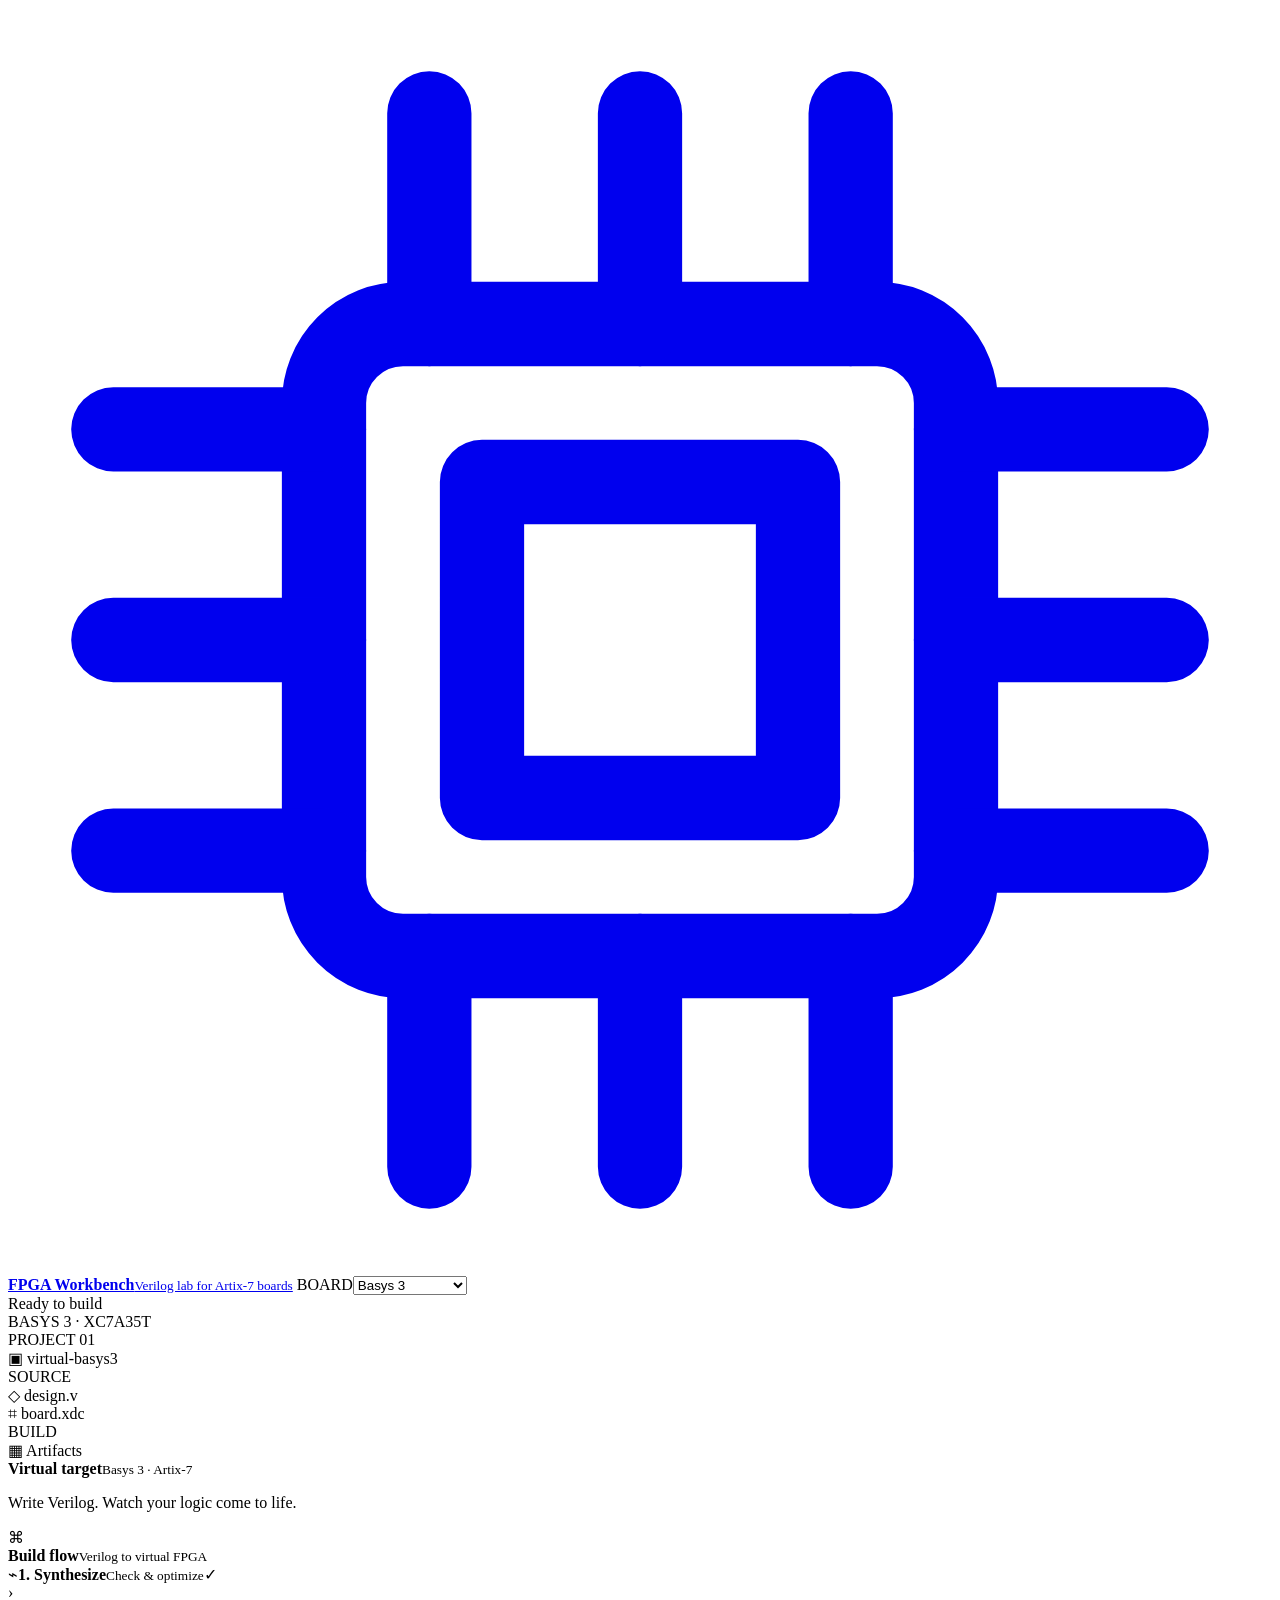
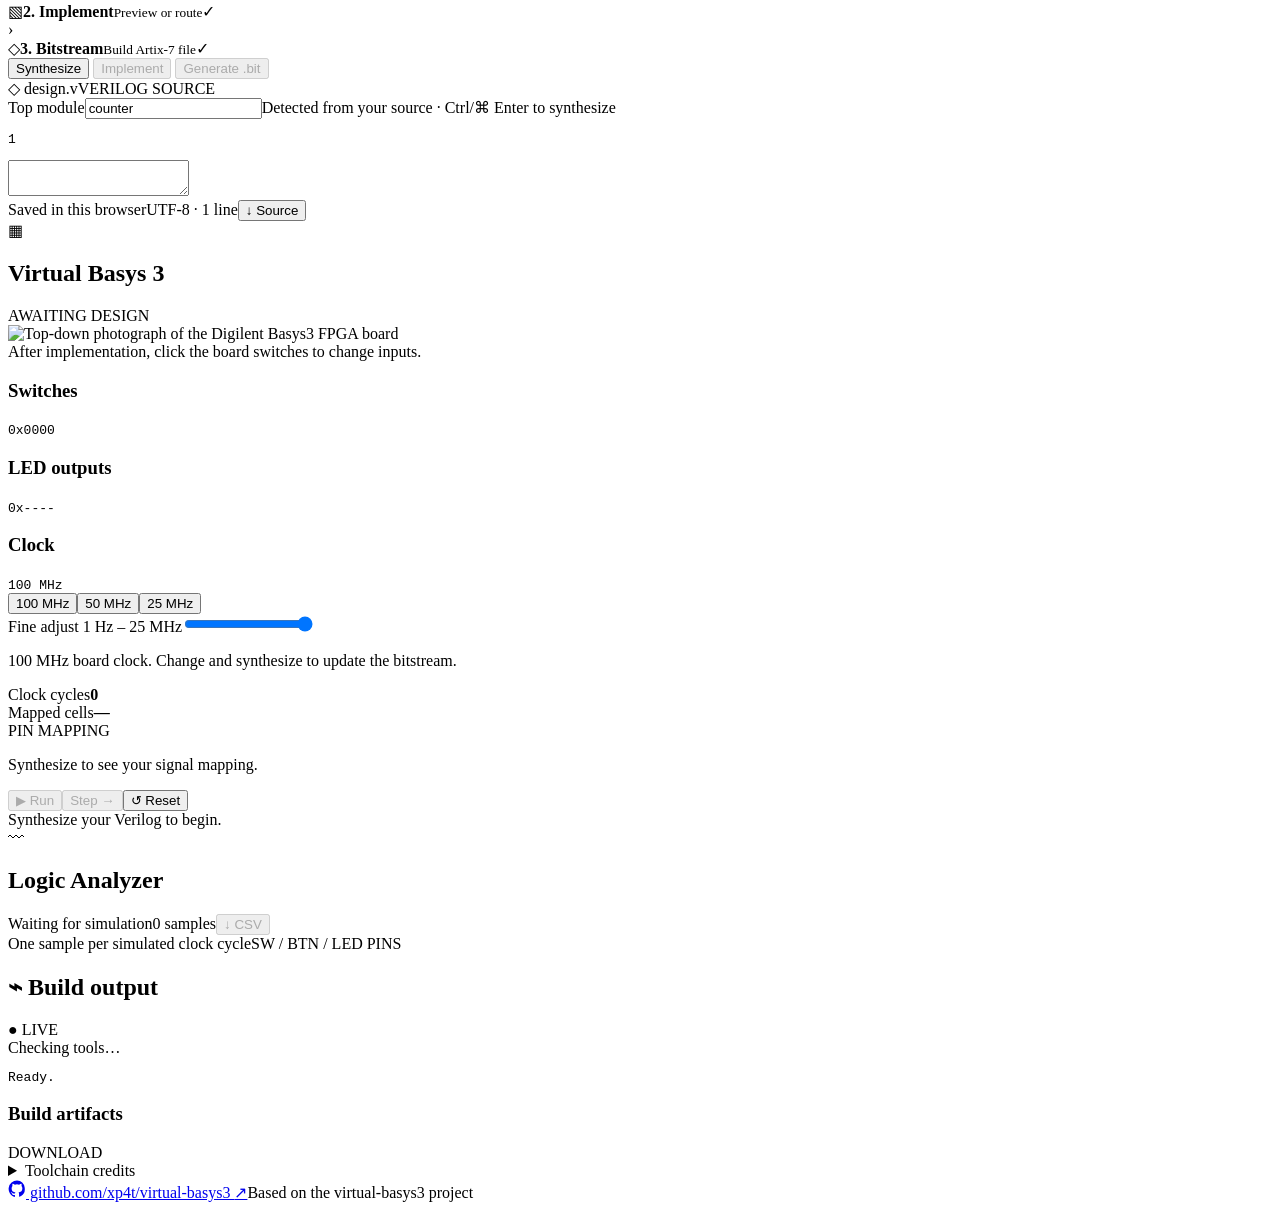
==== web/index.html @ 60b614b9 "Preview Files Upload" ====
<!doctype html>
<html lang="en">
<head>
  <meta charset="utf-8">
  <meta name="viewport" content="width=device-width, initial-scale=1">
  <meta name="theme-color" content="#f4f5f2">
  <meta name="description" content="Edit, simulate, synthesize, place and route Verilog for Basys 3, Nexys A7 100T, and Arty A7 100T, then generate Artix-7 bitstreams with open source tools by Claire Wolf, David Shah, Stephen Williams, and Project X-Ray contributors.">
  <title>FPGA Workbench · Artix-7 Boards</title>
  <link rel="stylesheet" href="/style.css">
  <script src="/app.js" defer></script>
</head>
<body>
  <header class="topbar">
    <a class="brand" href="/" aria-label="FPGA Workbench home"><span class="brand-icon" aria-hidden="true"><svg viewBox="0 0 24 24" fill="none" stroke="currentColor" stroke-width="1.6" stroke-linecap="round" stroke-linejoin="round"><rect x="6" y="6" width="12" height="12" rx="1.5"/><path d="M9 9h6v6H9zM8 2v4m4-4v4m4-4v4M8 18v4m4-4v4m4-4v4M2 8h4m-4 4h4m-4 4h4m12-8h4m-4 4h4m-4 4h4"/></svg></span><span><strong>FPGA Workbench</strong><small id="brand-subtitle">Verilog lab for Artix-7 boards</small></span></a>
    <label class="board-picker" for="board-select"><span>BOARD</span><select id="board-select" aria-label="Target board"><option value="basys3">Basys 3</option><option value="nexys_a7_100t">Nexys A7 100T</option><option value="arty_a7_100t">Arty A7 100T</option></select></label>
    <div class="top-status"><span class="status-dot"></span><span id="build-status">Ready to build</span></div>
    <div class="top-part" id="top-part">BASYS 3 <span>·</span> XC7A35T</div>
  </header>

  <div class="shell">
    <aside class="project-sidebar" aria-label="Project navigation">
      <div class="sidebar-heading">PROJECT <span>01</span></div>
      <div class="project-name"><span class="folder-icon">▣</span> virtual-basys3</div>
      <div class="tree-label">SOURCE</div>
      <div class="tree-item selected"><span>◇</span> design.v <i></i></div>
      <div class="tree-item"><span>⌗</span> board.xdc</div>
      <div class="tree-label build-label">BUILD</div>
      <div class="tree-item"><span>▦</span> Artifacts</div>
      <div class="sidebar-spacer"></div>
      <div class="sidebar-info"><span class="status-dot"></span><div><strong>Virtual target</strong><small>Basys 3 · Artix-7</small></div></div>
      <p class="sidebar-copy">Write Verilog. Watch your logic come to life.</p>
    </aside>

    <div class="main-area">
      <section class="pipeline" aria-label="Build workflow">
        <div class="pipeline-title"><span class="pipeline-graphic">⌘</span><div><strong>Build flow</strong><small>Verilog to virtual FPGA</small></div></div>
        <div class="pipeline-track">
          <div class="stage active" id="stage-synth"><span class="stage-icon">⌁</span><span><strong>1. Synthesize</strong><small>Check &amp; optimize</small></span><span class="stage-check">✓</span></div>
          <span class="stage-arrow">›</span>
          <div class="stage" id="stage-implement"><span class="stage-icon">▧</span><span><strong>2. Implement</strong><small>Preview or route</small></span><span class="stage-check">✓</span></div>
          <span class="stage-arrow">›</span>
          <div class="stage" id="stage-bitstream"><span class="stage-icon">◇</span><span><strong>3. Bitstream</strong><small>Build Artix-7 file</small></span><span class="stage-check">✓</span></div>
        </div>
        <div class="pipeline-actions">
          <button type="button" id="synthesize-button" class="button button-primary">Synthesize</button>
          <button type="button" id="implement-button" class="button button-secondary" disabled>Implement</button>
          <button type="button" id="bitstream-button" class="button button-amber" disabled>Generate .bit</button>
        </div>
      </section>

      <div id="notice" class="notice" role="status" hidden></div>

      <main class="workspace">
        <section class="panel code-panel" aria-label="Verilog editor">
          <div class="panel-tabs"><span class="tab active"><span class="tab-icon">◇</span> design.v</span><span class="tab-meta">VERILOG SOURCE</span></div>
          <div class="editor-settings"><label for="top-module">Top module</label><input id="top-module" spellcheck="false" value="counter" aria-label="Top module name"><span class="editor-tip">Detected from your source · Ctrl/⌘ Enter to synthesize</span></div>
          <div class="code-area"><pre id="line-numbers" aria-hidden="true">1</pre><textarea id="editor" aria-label="Verilog source code" spellcheck="false" autocapitalize="off" autocomplete="off" autocorrect="off"></textarea></div>
          <div class="editor-footer"><span><span class="footer-dot"></span><span id="editor-state">Saved in this browser</span></span><span>UTF-8 <span class="footer-separator">·</span> <span id="editor-lines">1 line</span></span><button id="download-source" type="button" title="Download source Verilog">↓ Source</button></div>
        </section>

        <section class="panel board-panel" aria-label="Virtual FPGA board">
          <div class="panel-heading"><div><span class="heading-icon">▦</span><h2 id="board-title">Virtual Basys 3</h2></div><span id="board-status" class="board-badge">AWAITING DESIGN</span></div>
          <div class="board-layout">
            <div class="board-stage"><div class="board-photo"><img id="board-image" src="/basys3.jpg" alt="Top-down photograph of the Digilent Basys3 FPGA board" draggable="false"><div id="board-overlays"></div></div><div class="board-caption">After implementation, click the board switches to change inputs.</div></div>
            <div class="board-controls"><div class="io-panel"><div class="io-title"><h3>Switches</h3><code id="switch-value">0x0000</code></div><div id="switch-grid" class="switch-grid"></div></div><div class="io-panel led-panel"><div class="io-title"><h3>LED outputs</h3><code id="led-value">0x----</code></div><div id="led-grid" class="led-grid"></div></div><div class="clock-panel"><div class="io-title"><h3>Clock</h3><code id="clock-value">100 MHz</code></div><div class="clock-presets" aria-label="Clock presets"><button type="button" data-clock-hz="100000000">100 MHz</button><button type="button" data-clock-hz="50000000">50 MHz</button><button type="button" data-clock-hz="25000000">25 MHz</button></div><label class="clock-slider-label" for="clock-slider">Fine adjust <span>1 Hz – 25 MHz</span></label><input id="clock-slider" type="range" min="0" max="100" value="100" aria-label="Clock frequency from 1 hertz to 25 megahertz"><p id="clock-note">100 MHz board clock. Change and synthesize to update the bitstream.</p></div><div class="board-metrics"><div><span>Clock cycles</span><strong id="cycle-count">0</strong></div><div><span>Mapped cells</span><strong id="cell-count">—</strong></div></div><div class="pin-map"><span>PIN MAPPING</span><p id="pin-map-summary">Synthesize to see your signal mapping.</p></div><div class="board-transport"><button id="run-button" type="button" class="button button-primary" disabled>▶ Run</button><button id="step-button" type="button" class="button button-secondary" disabled>Step →</button><button id="reset-button" type="button" class="button button-secondary" title="Pulse center pushbutton">↺ Reset</button></div></div>
          </div>
          <div class="board-footer"><span class="status-dot"></span><span id="fabric-note">Synthesize your Verilog to begin.</span></div>
        </section>

        <section class="panel analyzer-panel" aria-label="Logic analyzer waveform">
          <div class="panel-heading"><div><span class="heading-icon wave-icon">〰</span><h2>Logic Analyzer</h2></div><div class="heading-detail"><span id="wave-source">Waiting for simulation</span><span id="wave-count">0 samples</span><button id="download-waveform" type="button" title="Download waveform samples as CSV" disabled>↓ CSV</button></div></div>
          <div id="waveform" class="waveform"></div>
          <div class="analyzer-footer"><span>One sample per simulated clock cycle</span><span>SW / BTN / LED PINS</span></div>
        </section>

        <section class="panel output-panel" aria-label="Build output and artifacts">
          <div class="output-tabs"><h2><span class="heading-icon">⌁</span> Build output</h2><span class="output-live">● LIVE</span></div>
          <div class="build-summary"><span class="status-dot"></span><span id="tool-summary">Checking tools…</span></div>
          <pre id="build-log" class="build-log">Ready.</pre>
          <div class="artifact-heading"><h3>Build artifacts</h3><span>DOWNLOAD</span></div>
          <div id="artifact-list" class="artifact-list"></div>
          <details class="tool-credits"><summary>Toolchain credits</summary><p><a href="https://github.com/YosysHQ/yosys" target="_blank" rel="noopener noreferrer">Yosys</a> · Claire Wolf and contributors; <a href="https://github.com/steveicarus/iverilog" target="_blank" rel="noopener noreferrer">Icarus Verilog</a> · Stephen Williams and contributors; <a href="https://github.com/openXC7/nextpnr-xilinx" target="_blank" rel="noopener noreferrer">nextpnr-xilinx</a> · David Shah and openXC7 contributors; <a href="https://github.com/chipsalliance/fasm" target="_blank" rel="noopener noreferrer">FASM</a> · F4PGA developers; <a href="https://github.com/f4pga/prjxray" target="_blank" rel="noopener noreferrer">Project X-Ray</a> · its listed contributors. <a href="https://github.com/FPGAwars/tools-openxc7" target="_blank" rel="noopener noreferrer">FPGAwars openXC7 package</a> · Juan González-Gómez and Carlos Venegas.</p></details>
        </section>
      </main>

      <footer class="page-footer"><a href="https://github.com/xp4t/virtual-basys3" target="_blank" rel="noopener noreferrer"><svg width="18" height="18" viewBox="0 0 24 24" fill="currentColor" aria-hidden="true"><path d="M12 .8a11.2 11.2 0 0 0-3.54 21.82c.56.1.76-.24.76-.54v-2.12c-3.1.67-3.76-1.32-3.76-1.32-.5-1.28-1.23-1.62-1.23-1.62-1.01-.69.08-.67.08-.67 1.12.08 1.7 1.15 1.7 1.15 1 .1 1.6.84 3.21.59.1-.73.39-1.24.71-1.53-2.48-.29-5.09-1.24-5.09-5.53 0-1.23.44-2.23 1.15-3.01-.11-.29-.5-1.43.11-2.97 0 0 .94-.3 3.08 1.15a10.7 10.7 0 0 1 5.6 0c2.14-1.45 3.08-1.15 3.08-1.15.61 1.54.22 2.68.11 2.97.72.78 1.14 1.78 1.14 3.01 0 4.3-2.61 5.24-5.1 5.52.4.35.75 1.03.75 2.09v3.1c0 .3.2.65.77.54A11.2 11.2 0 0 0 12 .8Z"/></svg> github.com/xp4t/virtual-basys3 <span>↗</span></a><span>Based on the virtual-basys3 project</span></footer>
    </div>
  </div>

  <dialog id="switch-dialog" class="switch-dialog" aria-labelledby="switch-dialog-title"><form id="switch-form"><div class="dialog-top"><span class="heading-icon">▧</span><button type="button" class="dialog-close" aria-label="Close dialog" onclick="this.closest('dialog').close()">×</button></div><h2 id="switch-dialog-title">Choose your switch inputs</h2><p id="switch-dialog-description">The switch word sets the starting input for the virtual board. You can change switches live after implementation.</p><label for="switch-word">SWITCH WORD · HEX</label><input id="switch-word" value="0x0000" spellcheck="false" maxlength="6" inputmode="text" aria-describedby="switch-error"><div id="dialog-switches" class="dialog-switches"></div><div id="switch-error" class="dialog-error" role="alert"></div><p id="implement-mode" class="implement-mode"></p><div class="dialog-actions"><button type="button" class="button button-secondary" onclick="this.closest('dialog').close()">Cancel</button><button type="submit" class="button button-primary">Start implementation →</button></div></form></dialog>
</body>
</html>
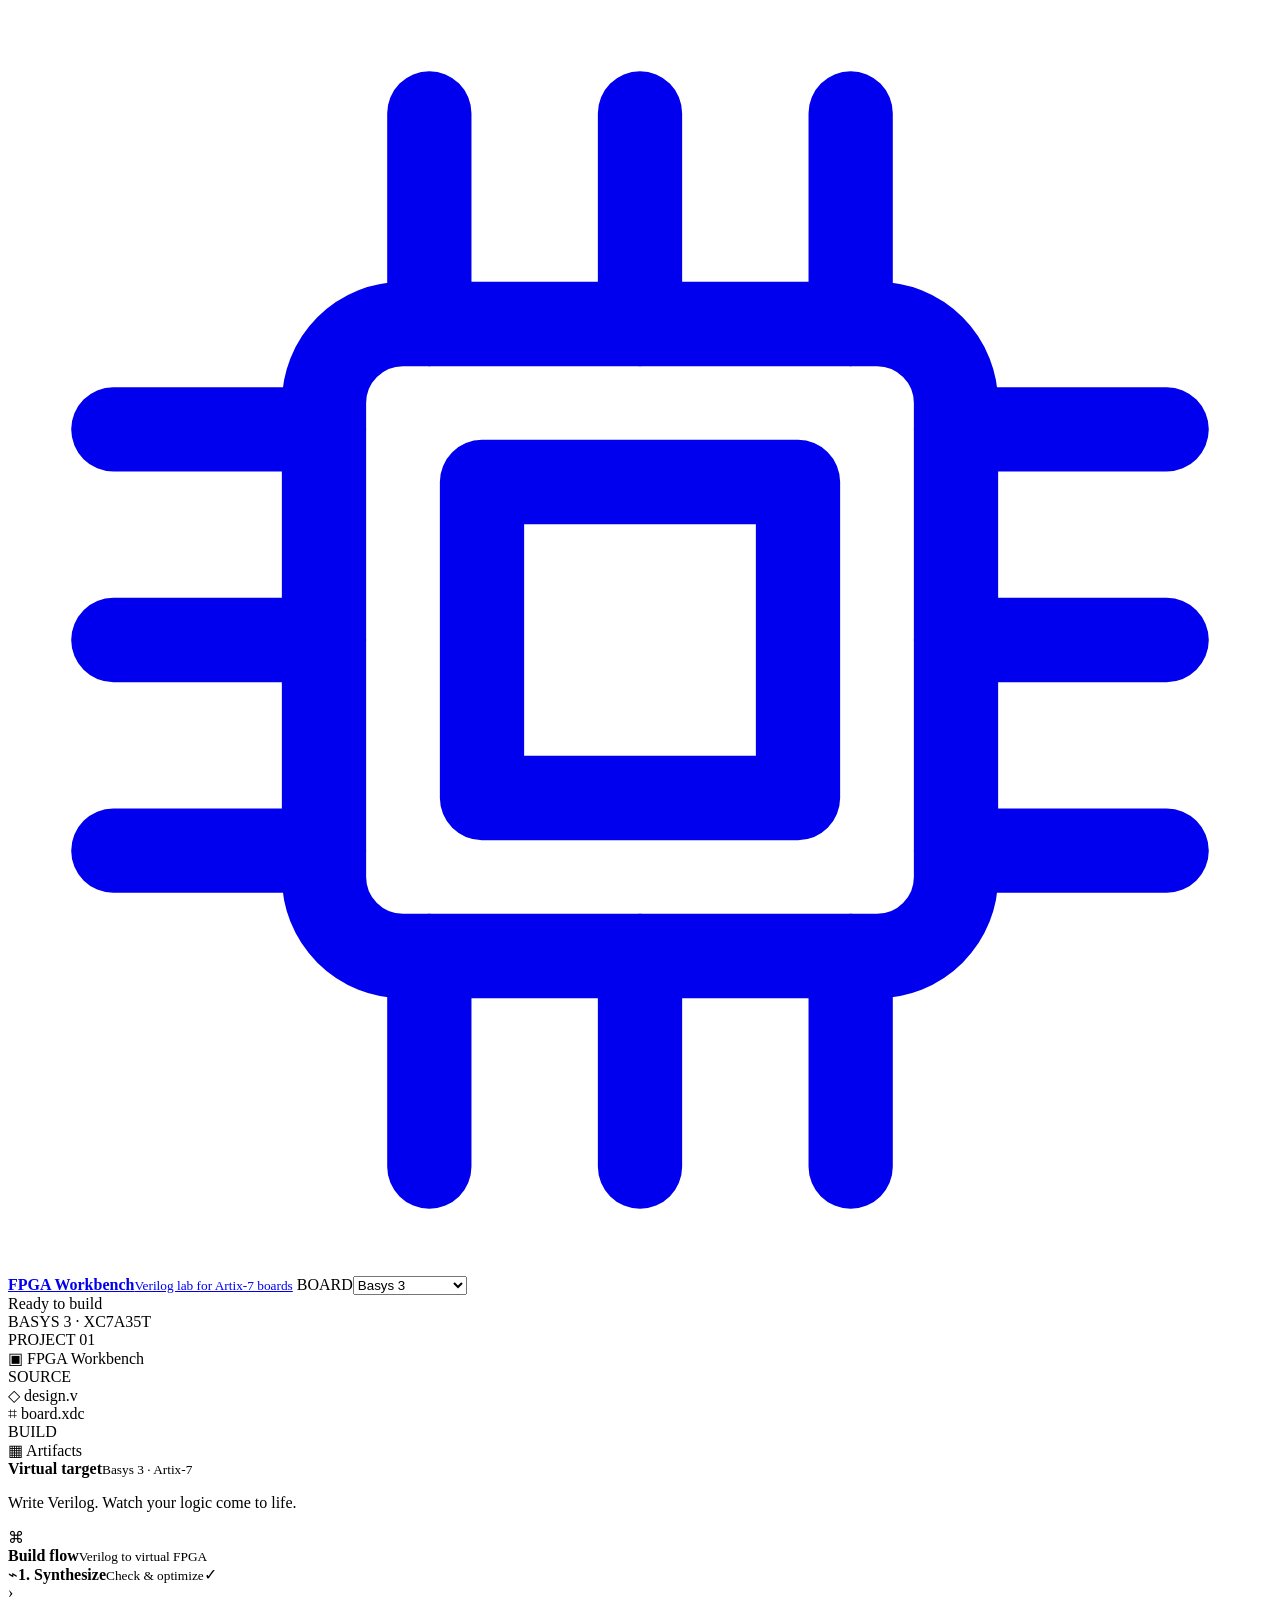
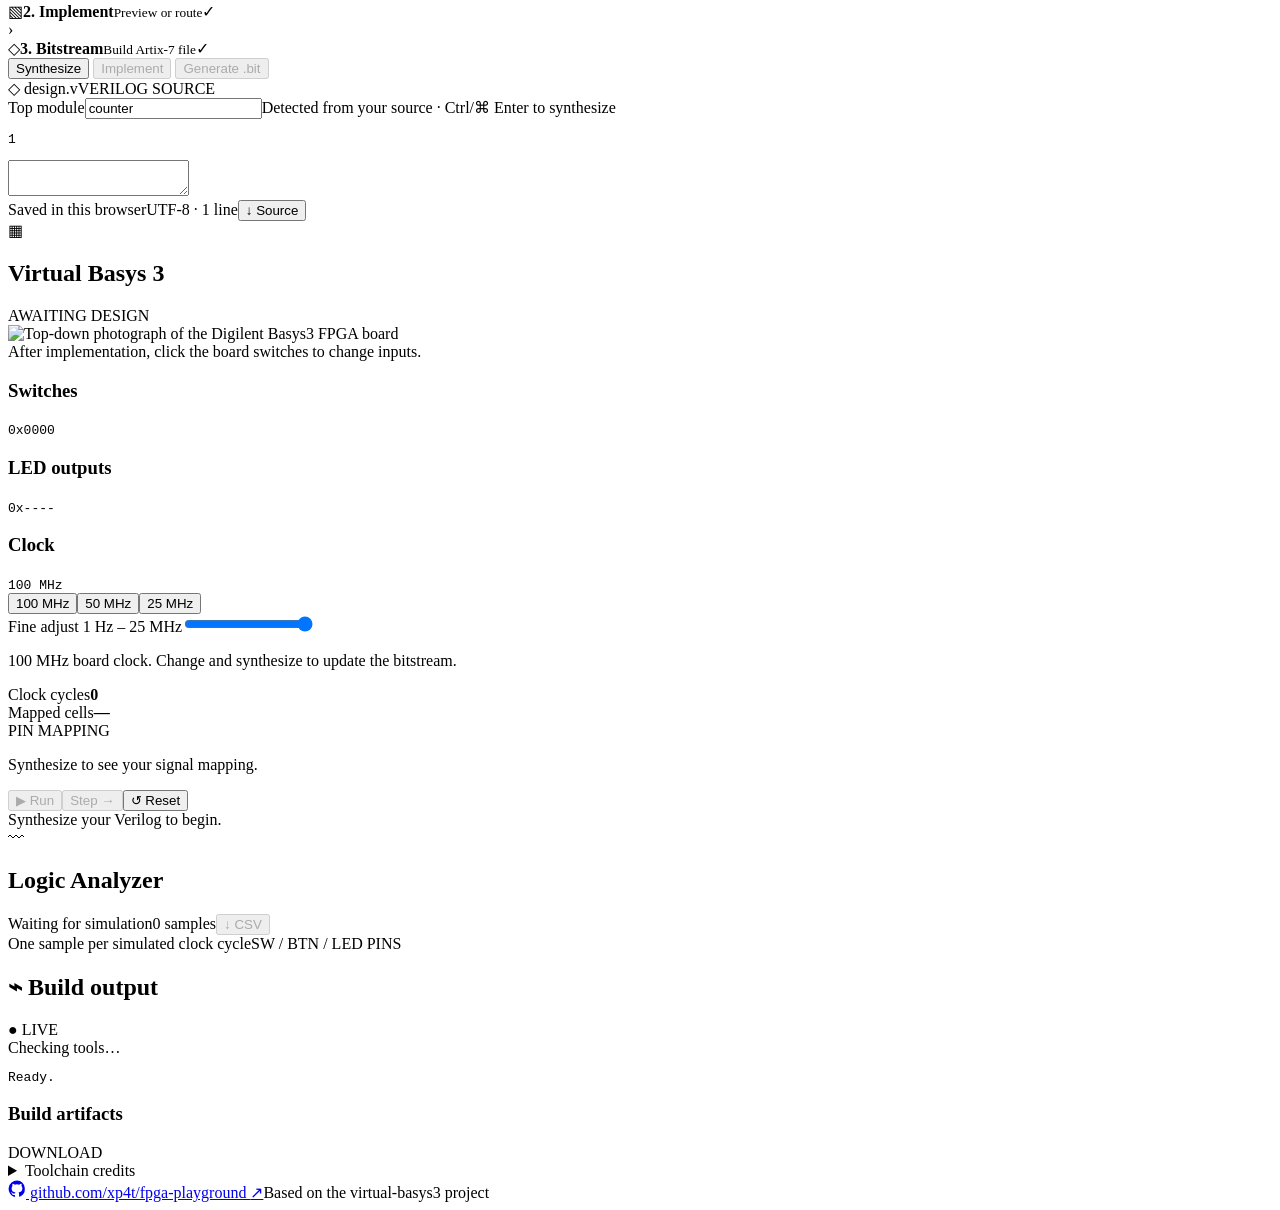
==== commit e0e72033: "Make FPGA workbench independent of sibling virtual-basys3" ====
--- a/web/index.html
+++ b/web/index.html
@@ -20,7 +20,7 @@
   <div class="shell">
     <aside class="project-sidebar" aria-label="Project navigation">
       <div class="sidebar-heading">PROJECT <span>01</span></div>
-      <div class="project-name"><span class="folder-icon">▣</span> virtual-basys3</div>
+      <div class="project-name"><span class="folder-icon">▣</span> FPGA Workbench</div>
       <div class="tree-label">SOURCE</div>
       <div class="tree-item selected"><span>◇</span> design.v <i></i></div>
       <div class="tree-item"><span>⌗</span> board.xdc</div>
@@ -83,7 +83,7 @@
         </section>
       </main>
 
-      <footer class="page-footer"><a href="https://github.com/xp4t/virtual-basys3" target="_blank" rel="noopener noreferrer"><svg width="18" height="18" viewBox="0 0 24 24" fill="currentColor" aria-hidden="true"><path d="M12 .8a11.2 11.2 0 0 0-3.54 21.82c.56.1.76-.24.76-.54v-2.12c-3.1.67-3.76-1.32-3.76-1.32-.5-1.28-1.23-1.62-1.23-1.62-1.01-.69.08-.67.08-.67 1.12.08 1.7 1.15 1.7 1.15 1 .1 1.6.84 3.21.59.1-.73.39-1.24.71-1.53-2.48-.29-5.09-1.24-5.09-5.53 0-1.23.44-2.23 1.15-3.01-.11-.29-.5-1.43.11-2.97 0 0 .94-.3 3.08 1.15a10.7 10.7 0 0 1 5.6 0c2.14-1.45 3.08-1.15 3.08-1.15.61 1.54.22 2.68.11 2.97.72.78 1.14 1.78 1.14 3.01 0 4.3-2.61 5.24-5.1 5.52.4.35.75 1.03.75 2.09v3.1c0 .3.2.65.77.54A11.2 11.2 0 0 0 12 .8Z"/></svg> github.com/xp4t/virtual-basys3 <span>↗</span></a><span>Based on the virtual-basys3 project</span></footer>
+      <footer class="page-footer"><a href="https://github.com/xp4t/fpga-playground" target="_blank" rel="noopener noreferrer"><svg width="18" height="18" viewBox="0 0 24 24" fill="currentColor" aria-hidden="true"><path d="M12 .8a11.2 11.2 0 0 0-3.54 21.82c.56.1.76-.24.76-.54v-2.12c-3.1.67-3.76-1.32-3.76-1.32-.5-1.28-1.23-1.62-1.23-1.62-1.01-.69.08-.67.08-.67 1.12.08 1.7 1.15 1.7 1.15 1 .1 1.6.84 3.21.59.1-.73.39-1.24.71-1.53-2.48-.29-5.09-1.24-5.09-5.53 0-1.23.44-2.23 1.15-3.01-.11-.29-.5-1.43.11-2.97 0 0 .94-.3 3.08 1.15a10.7 10.7 0 0 1 5.6 0c2.14-1.45 3.08-1.15 3.08-1.15.61 1.54.22 2.68.11 2.97.72.78 1.14 1.78 1.14 3.01 0 4.3-2.61 5.24-5.1 5.52.4.35.75 1.03.75 2.09v3.1c0 .3.2.65.77.54A11.2 11.2 0 0 0 12 .8Z"/></svg> github.com/xp4t/fpga-playground <span>↗</span></a><span>Based on the virtual-basys3 project</span></footer>
     </div>
   </div>
 
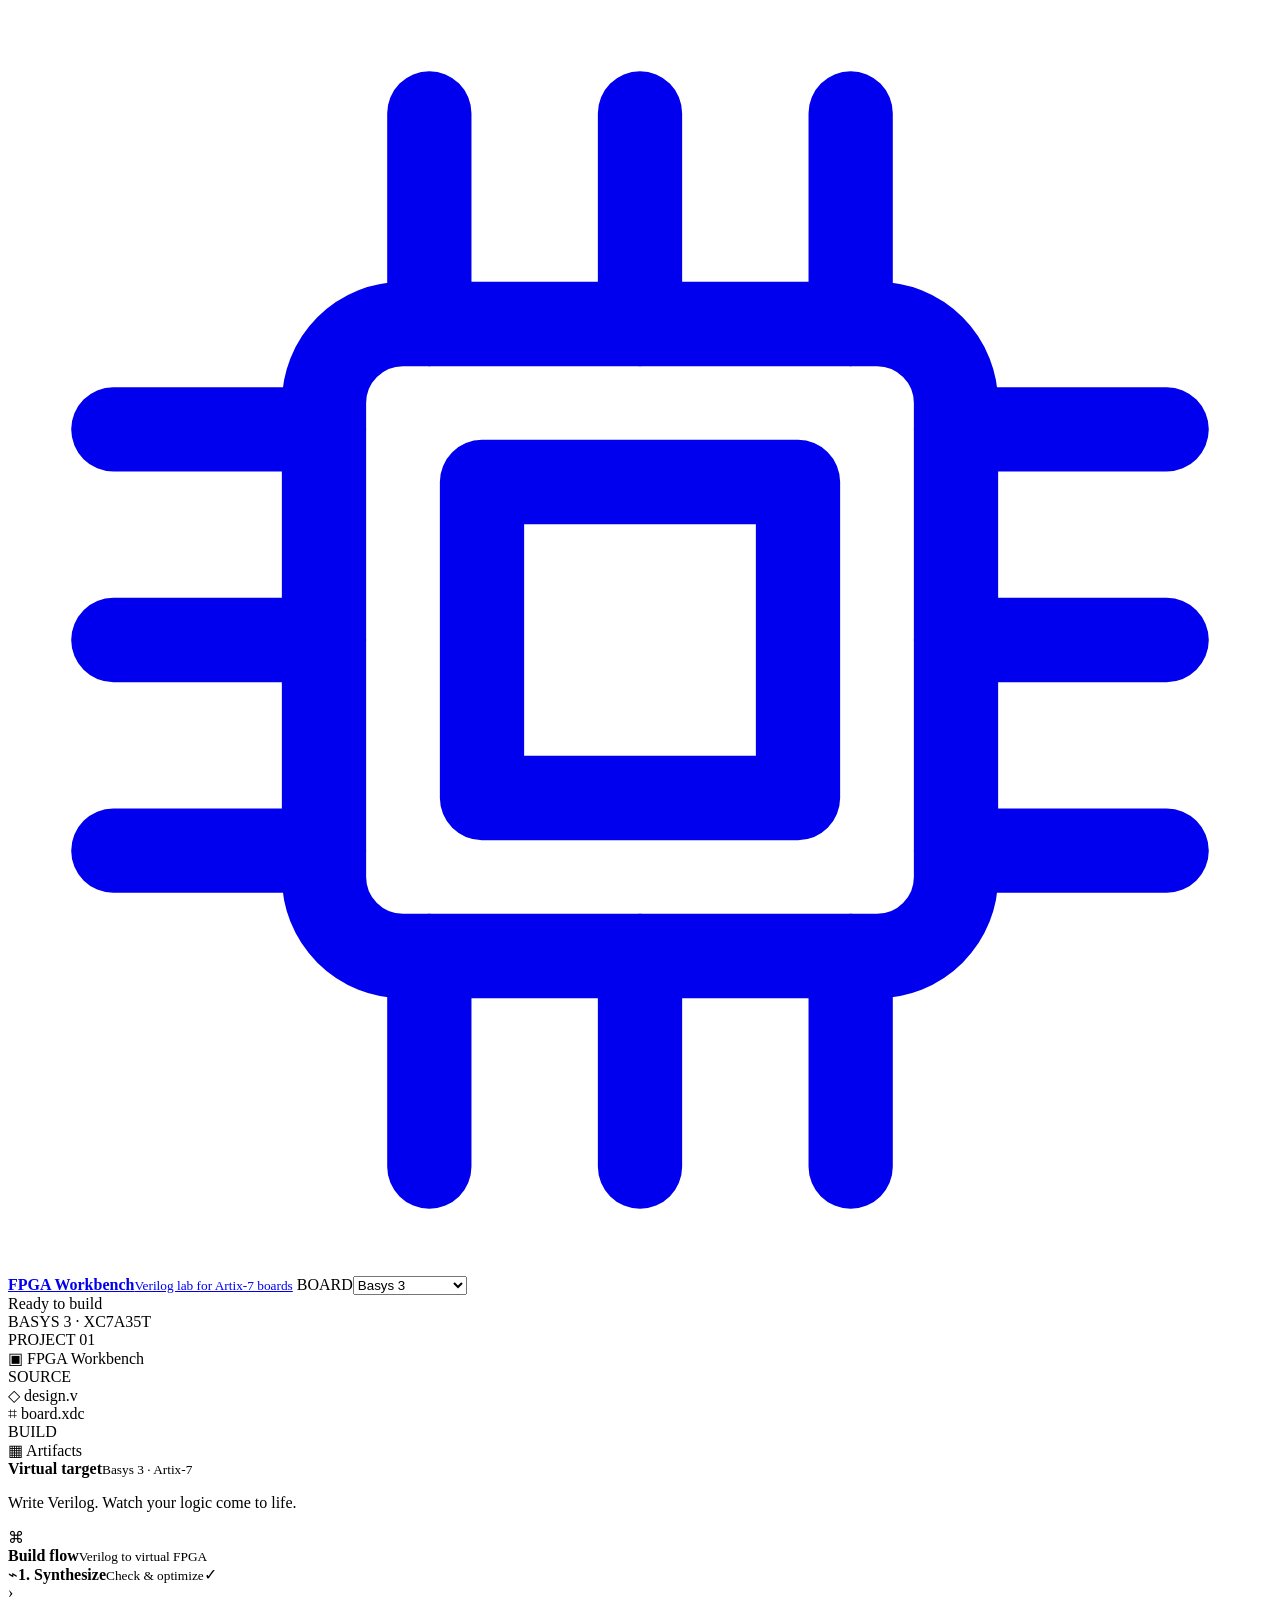
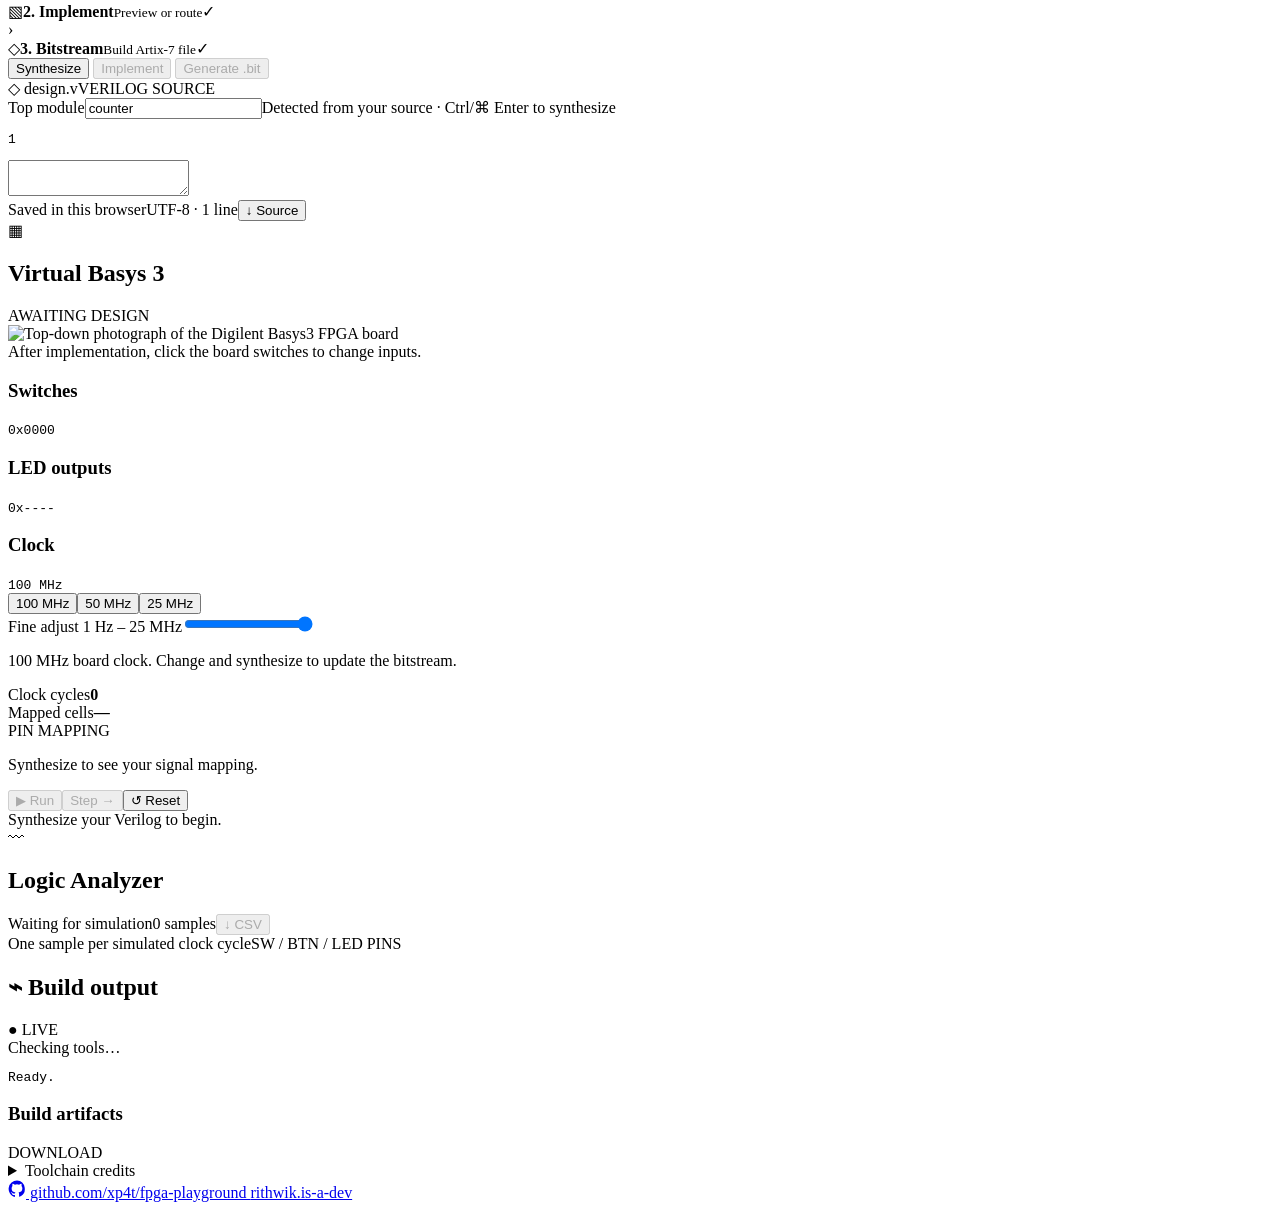
==== commit 72059760: "Updated Library Requirements" ====
--- a/web/index.html
+++ b/web/index.html
@@ -83,7 +83,7 @@
         </section>
       </main>
 
-      <footer class="page-footer"><a href="https://github.com/xp4t/fpga-playground" target="_blank" rel="noopener noreferrer"><svg width="18" height="18" viewBox="0 0 24 24" fill="currentColor" aria-hidden="true"><path d="M12 .8a11.2 11.2 0 0 0-3.54 21.82c.56.1.76-.24.76-.54v-2.12c-3.1.67-3.76-1.32-3.76-1.32-.5-1.28-1.23-1.62-1.23-1.62-1.01-.69.08-.67.08-.67 1.12.08 1.7 1.15 1.7 1.15 1 .1 1.6.84 3.21.59.1-.73.39-1.24.71-1.53-2.48-.29-5.09-1.24-5.09-5.53 0-1.23.44-2.23 1.15-3.01-.11-.29-.5-1.43.11-2.97 0 0 .94-.3 3.08 1.15a10.7 10.7 0 0 1 5.6 0c2.14-1.45 3.08-1.15 3.08-1.15.61 1.54.22 2.68.11 2.97.72.78 1.14 1.78 1.14 3.01 0 4.3-2.61 5.24-5.1 5.52.4.35.75 1.03.75 2.09v3.1c0 .3.2.65.77.54A11.2 11.2 0 0 0 12 .8Z"/></svg> github.com/xp4t/fpga-playground <span>↗</span></a><span>Based on the virtual-basys3 project</span></footer>
+      <footer class="page-footer"><a href="https://github.com/xp4t/fpga-playground" target="_blank" rel="noopener noreferrer"><svg width="18" height="18" viewBox="0 0 24 24" fill="currentColor" aria-hidden="true"><path d="M12 .8a11.2 11.2 0 0 0-3.54 21.82c.56.1.76-.24.76-.54v-2.12c-3.1.67-3.76-1.32-3.76-1.32-.5-1.28-1.23-1.62-1.23-1.62-1.01-.69.08-.67.08-.67 1.12.08 1.7 1.15 1.7 1.15 1 .1 1.6.84 3.21.59.1-.73.39-1.24.71-1.53-2.48-.29-5.09-1.24-5.09-5.53 0-1.23.44-2.23 1.15-3.01-.11-.29-.5-1.43.11-2.97 0 0 .94-.3 3.08 1.15a10.7 10.7 0 0 1 5.6 0c2.14-1.45 3.08-1.15 3.08-1.15.61 1.54.22 2.68.11 2.97.72.78 1.14 1.78 1.14 3.01 0 4.3-2.61 5.24-5.1 5.52.4.35.75 1.03.75 2.09v3.1c0 .3.2.65.77.54A11.2 11.2 0 0 0 12 .8Z"/></svg> github.com/xp4t/fpga-playground </span></a><span><a href="https://rithwik.is-a.dev" target="_blank" rel="noopener noreferrer">rithwik.is-a-dev</a></span></footer>
     </div>
   </div>
 
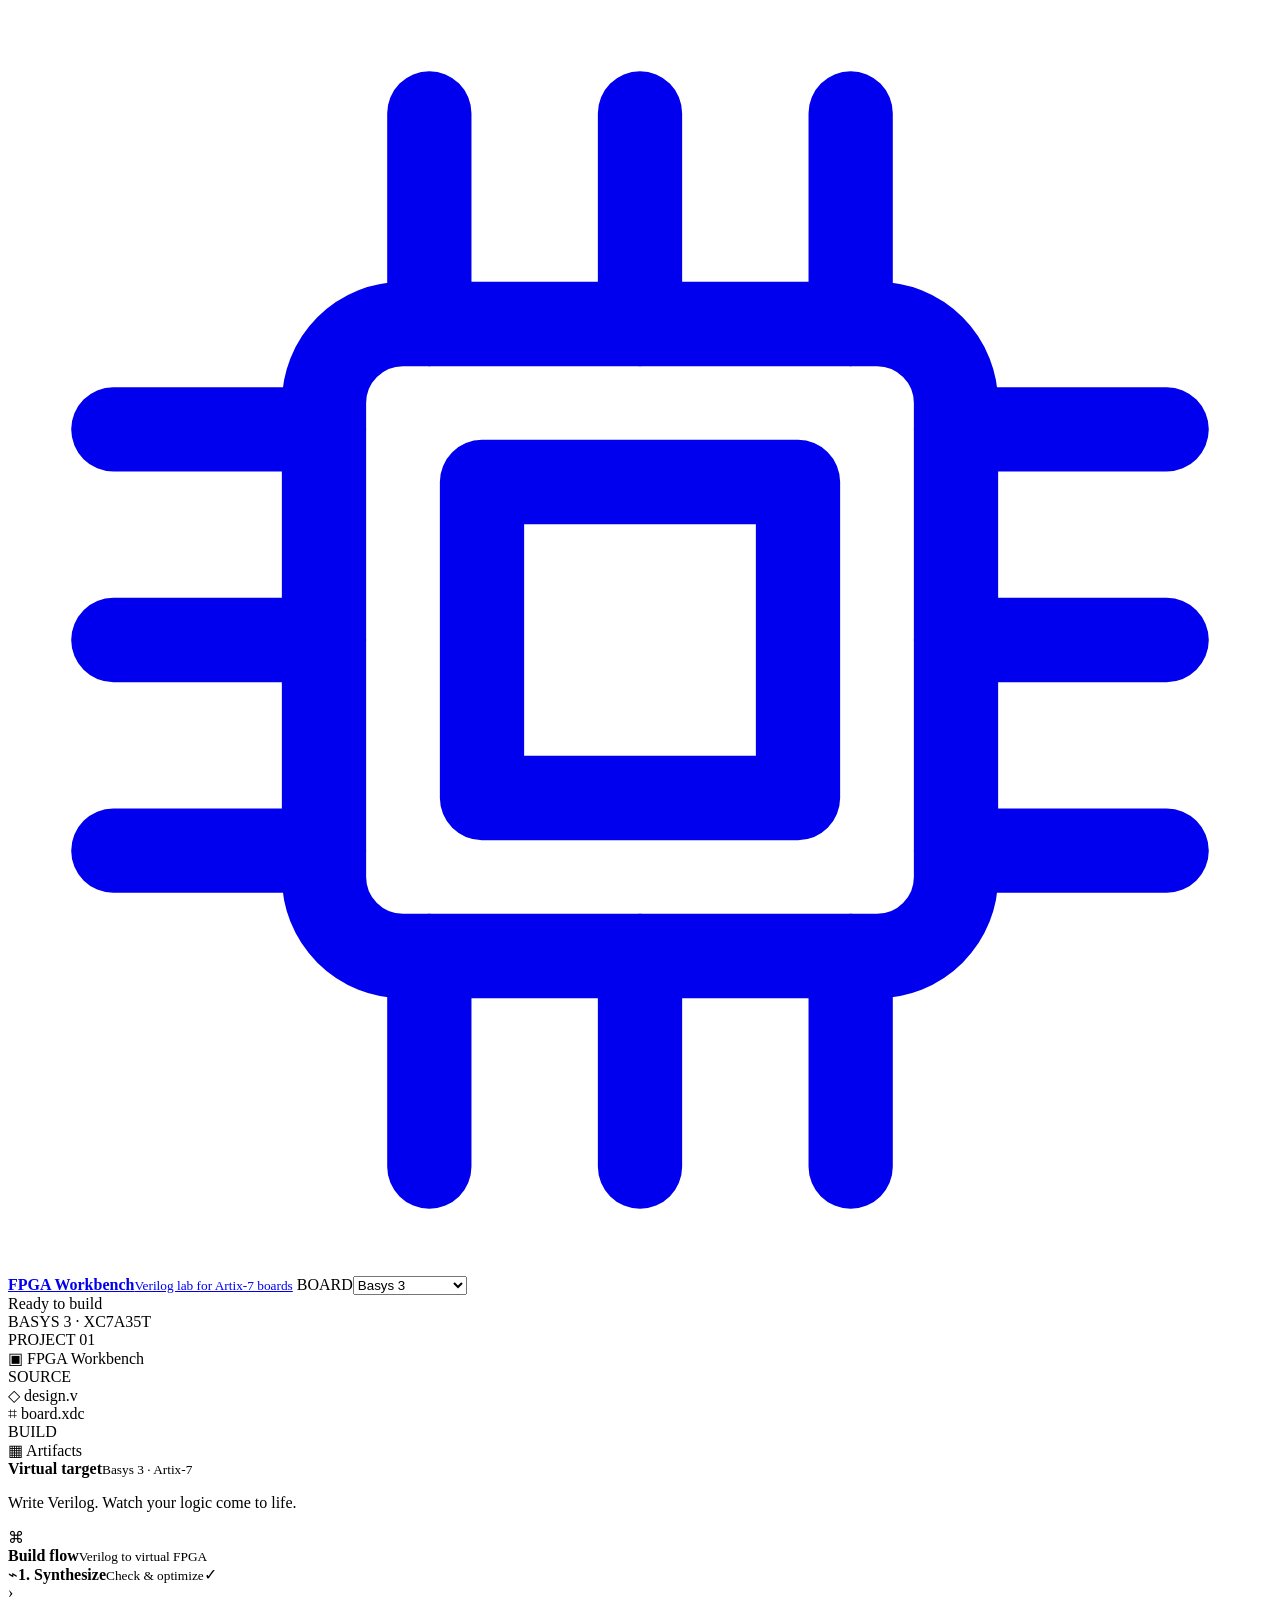
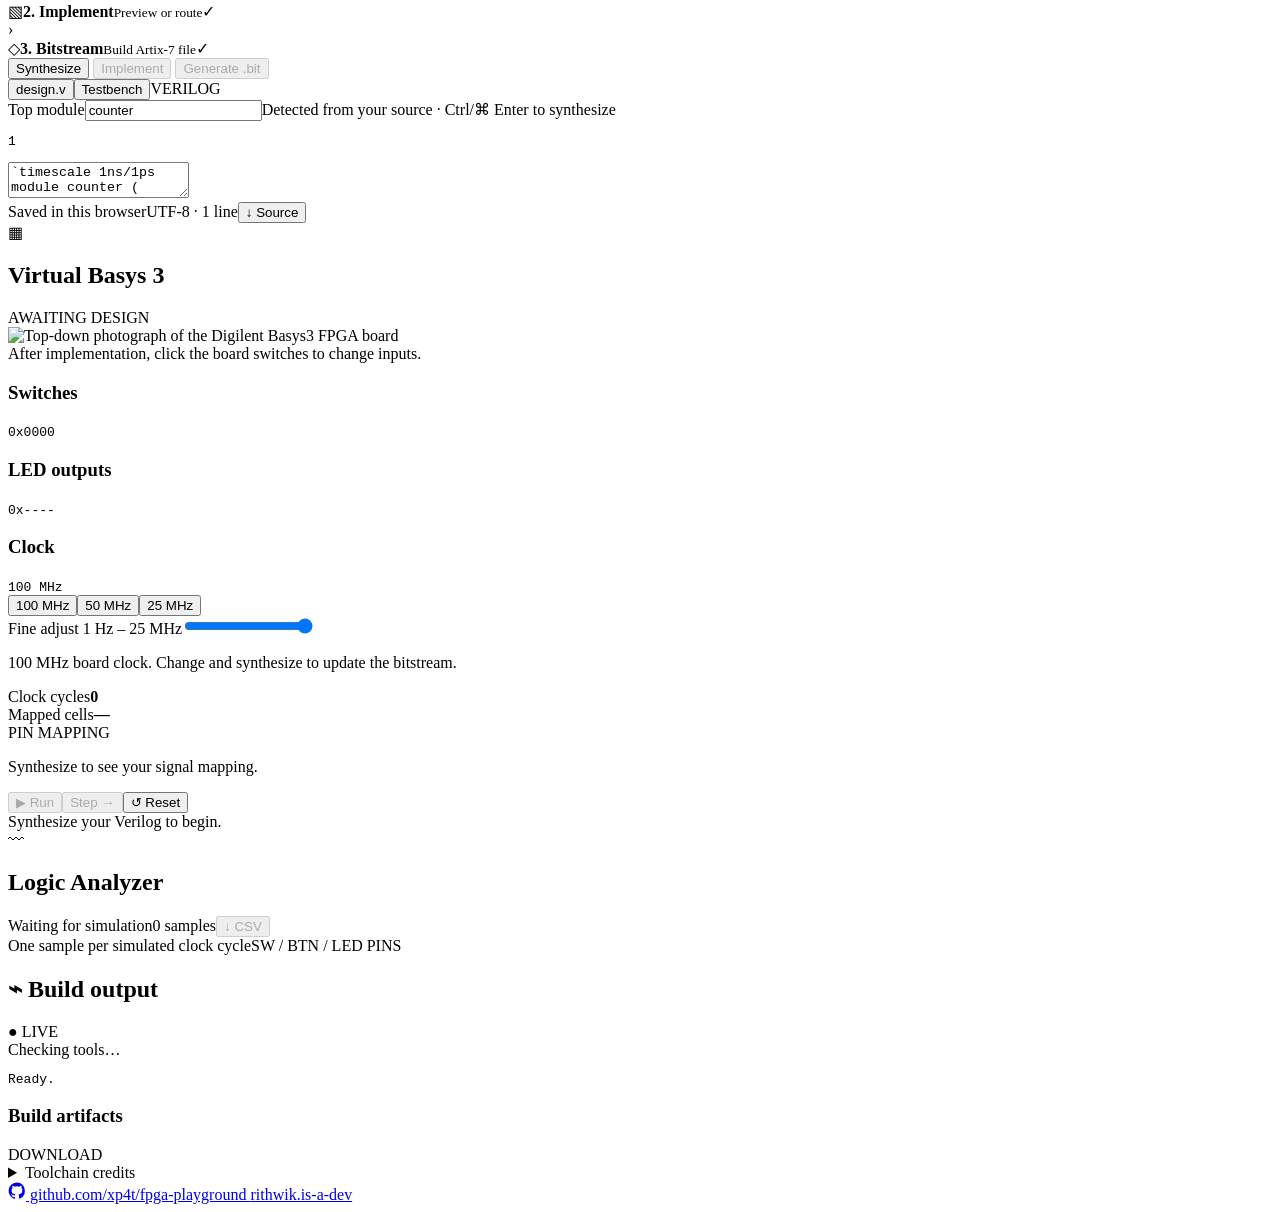
==== commit 4f0e3813: "Deployment Files" ====
--- a/web/index.html
+++ b/web/index.html
@@ -17,6 +17,10 @@
     <div class="top-part" id="top-part">BASYS 3 <span>·</span> XC7A35T</div>
   </header>
 
+  <section id="backend-offline" class="offline-banner" role="status" hidden>
+    <div><strong>Build server offline</strong><p>The build server is unreachable. Edit and download Verilog here; builds resume when it reconnects. Checking again every 30 seconds.</p></div>
+    <button id="retry-backend" type="button" class="button">Try again</button>
+  </section>
   <div class="shell">
     <aside class="project-sidebar" aria-label="Project navigation">
       <div class="sidebar-heading">PROJECT <span>01</span></div>
@@ -52,10 +56,46 @@
 
       <main class="workspace">
         <section class="panel code-panel" aria-label="Verilog editor">
-          <div class="panel-tabs"><span class="tab active"><span class="tab-icon">◇</span> design.v</span><span class="tab-meta">VERILOG SOURCE</span></div>
+          <div class="panel-tabs" role="tablist" aria-label="Code files"><button type="button" id="source-tab" class="tab active" role="tab" aria-selected="true" aria-controls="source-pane">design.v</button><button type="button" id="testbench-tab" class="tab" role="tab" tabindex="-1" aria-selected="false" aria-controls="testbench-pane">Testbench</button><span class="tab-meta">VERILOG</span></div>
+          <div id="source-pane" role="tabpanel" aria-labelledby="source-tab">
           <div class="editor-settings"><label for="top-module">Top module</label><input id="top-module" spellcheck="false" value="counter" aria-label="Top module name"><span class="editor-tip">Detected from your source · Ctrl/⌘ Enter to synthesize</span></div>
-          <div class="code-area"><pre id="line-numbers" aria-hidden="true">1</pre><textarea id="editor" aria-label="Verilog source code" spellcheck="false" autocapitalize="off" autocomplete="off" autocorrect="off"></textarea></div>
+          <div class="code-area"><pre id="line-numbers" aria-hidden="true">1</pre><textarea id="editor" aria-label="Verilog source code" spellcheck="false" autocapitalize="off" autocomplete="off" autocorrect="off">`timescale 1ns/1ps
+module counter (
+    input wire clk,
+    input wire btnC,
+    input wire [15:0] sw,
+    output wire [15:0] led
+);
+    reg [7:0] count = 0;
+    always @(posedge clk) begin
+        if (btnC) count &lt;= 0;
+        else if (sw[0]) count &lt;= count + 1'b1;
+    end
+    assign led = {8'b0, count};
+endmodule
+</textarea></div>
           <div class="editor-footer"><span><span class="footer-dot"></span><span id="editor-state">Saved in this browser</span></span><span>UTF-8 <span class="footer-separator">·</span> <span id="editor-lines">1 line</span></span><button id="download-source" type="button" title="Download source Verilog">↓ Source</button></div>
+          </div>
+          <div id="testbench-pane" role="tabpanel" aria-labelledby="testbench-tab" hidden>
+            <div class="editor-settings"><label for="testbench-top">Testbench module</label><input id="testbench-top" spellcheck="false" value="tb"><button type="button" id="testbench-run" class="button button-secondary" disabled>Run testbench</button></div>
+            <div class="code-area"><textarea id="testbench-editor" aria-label="Icarus Verilog testbench" spellcheck="false" autocapitalize="off">`timescale 1ns/1ps
+module tb;
+    reg clk = 0, btnC = 0;
+    reg [15:0] sw = 1;
+    wire [15:0] led;
+    counter uut (.clk(clk), .btnC(btnC), .sw(sw), .led(led));
+    always #5 clk = ~clk;
+    initial begin
+        $dumpfile("testbench.vcd");
+        $dumpvars(0, tb);
+        #100;
+        $display("LED = %h", led);
+        $finish;
+    end
+endmodule
+</textarea></div>
+            <div class="editor-footer">Runs your design.v with Icarus. Use $finish and $dumpfile("testbench.vcd") to capture a waveform.</div>
+          </div>
         </section>
 
         <section class="panel board-panel" aria-label="Virtual FPGA board">
